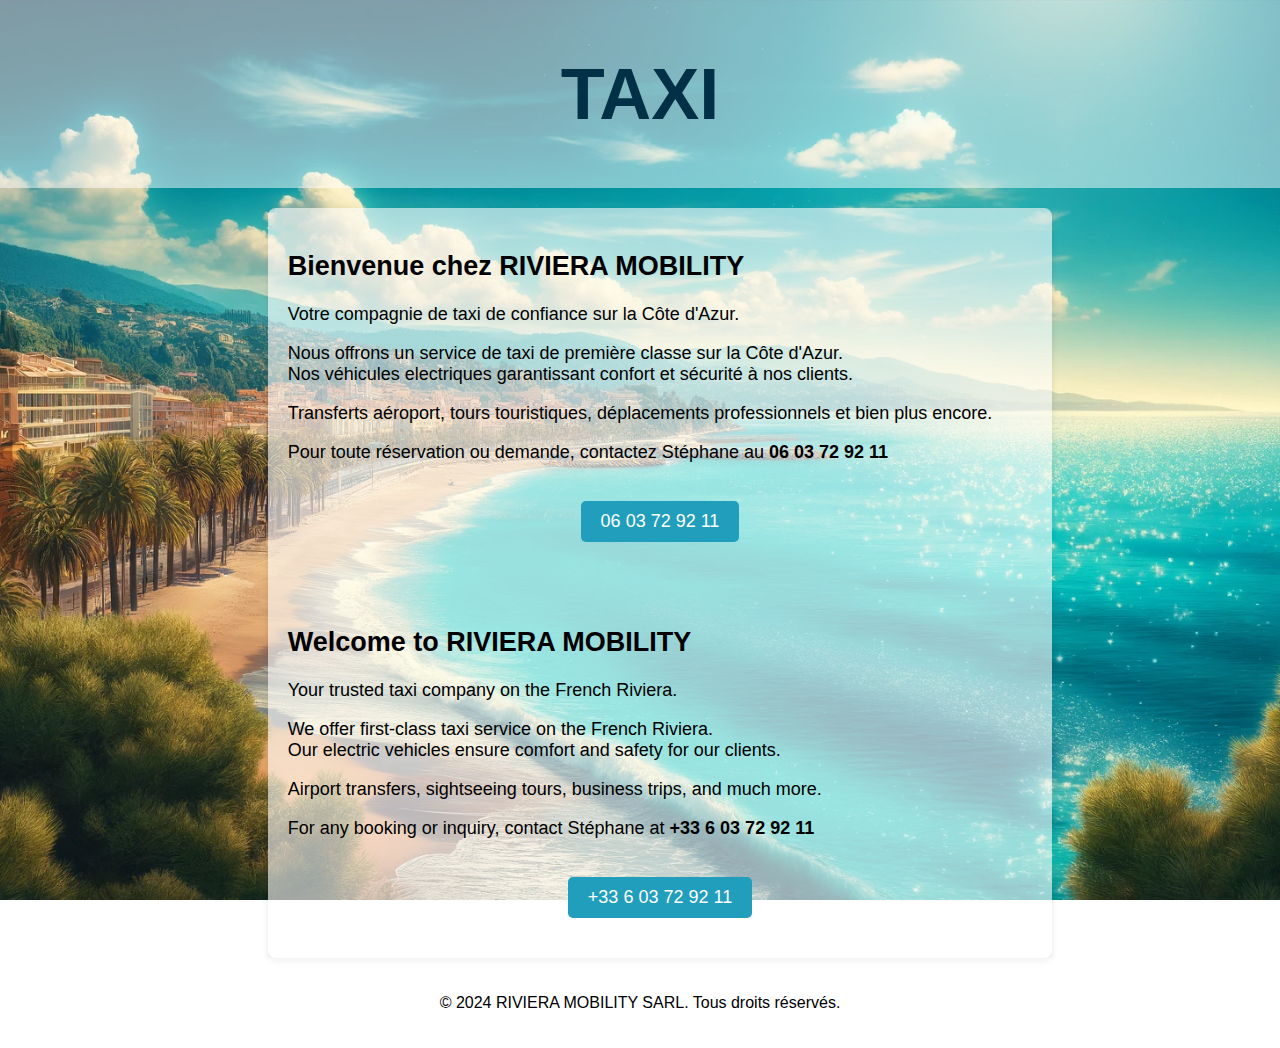
==== index.html @ 40154b04 "first commit" ====
<!DOCTYPE html>
<html lang="fr">
<head>
    <meta charset="UTF-8">
    <meta name="viewport" content="width=device-width, initial-scale=1.0">
    <title>RIVIERA MOBILITY - Taxi sur la Côte d'Azur</title>
    <meta name="description"
          content="Découvrez RIVIERA MOBILITY, votre service de taxi de luxe sur la Côte d'Azur. Réservation simple pour l'aéroport, transferts privés et tours touristiques à Nice, Monaco et Antibes.">
    <meta name="keywords"
          content="Taxi Côte d'Azur, Service de taxi Riviera, Réservation taxi Nice, Taxi aéroport Côte d'Azur, Taxi luxe Monaco, Transfert aéroport Riviera, Taxi rapide Antibes, Chauffeur privé Côte d'Azur, Taxi touristique Côte d'Azur, Transport privé Riviera">
    <link rel="stylesheet" href="styles.css">
</head>
<body>
<header>
    <h1>TAXI</h1>
</header>
<main>
    <div class="spacer"></div>
    <div class="content-box">
        <section id="about">
            <h2>Bienvenue chez RIVIERA MOBILITY</h2>
            <p>Votre compagnie de taxi de confiance sur la Côte d'Azur.</p>
            <p>Nous offrons un service de taxi de première classe sur la Côte d'Azur.
                <br/> Nos véhicules electriques garantissant confort et sécurité à nos clients.</p>
            <p>Transferts aéroport, tours touristiques, déplacements professionnels et bien plus encore.</p>
            <p class="highlight">Pour toute réservation ou demande, contactez Stéphane au <strong>06 03 72 92
                11</strong></p>
            <div class="button-container">
                <a href="tel:+33603729211" class="call-button">06 03 72 92 11</a>
            </div>
            <br/>
            <br/>
            <h2>Welcome to RIVIERA MOBILITY</h2>
            <p>Your trusted taxi company on the French Riviera.</p>
            <p>We offer first-class taxi service on the French Riviera.
                <br/> Our electric vehicles ensure comfort and safety for our clients.</p>
            <p>Airport transfers, sightseeing tours, business trips, and much more.</p>
            <p class="highlight">For any booking or inquiry, contact Stéphane at <strong>+33 6 03 72 92 11</strong></p>
            <div class="button-container">
                <a href="tel:+33603729211" class="call-button">+33 6 03 72 92 11</a>
            </div>
        </section>

    </div>
</main>
<footer>
    <p>&copy; 2024 RIVIERA MOBILITY SARL. Tous droits réservés.</p>
</footer>
</body>
</html>
---- styles.css ----
/* styles.css */
html, body {
    height: 100%; /* Assure que les éléments html et body aient une hauteur complète */
    margin: 0; /* Supprime les marges par défaut */
    padding: 0; /* Supprime le padding par défaut */
    display: flex; /* Utilise flexbox */
    flex-direction: column; /* Les éléments s'alignent verticalement */
    font-family: Arial, sans-serif;
}

body {
    min-height: 100vh; /* Hauteur minimale du corps à la hauteur du viewport */
    background-image: url('images/background.webp'); /* Ajoute ton image de fond ici */
    background-size: cover; /* Assure que l'image de fond couvre tout l'écran */
    background-position: center; /* Centre l'image de fond */
    background-attachment: fixed; /* Fixe l'image de fond lors du défilement */
    display: flex; /* Ajout de flex pour permettre le centrage vertical */
    justify-content: flex-start; /* Commence le contenu en haut du body */
    align-items: center; /* Centre horizontalement le contenu dans le body */
}

header {
    width: 100%; /* Largeur complète */
    text-align: center; /* Texte centré */
    padding: 5px 0; /* Padding vertical */
    background-color: rgba(255, 255, 255, 0.5); /* Couleur de fond avec transparence */
    font-size: 36px;
    color: #023047;
}

.spacer {
    padding: 10px;
}

.content-wrapper {
    width: 100%; /* Permet à la wrapper de prendre toute la largeur */
    display: flex; /* Utilise flexbox à l'intérieur du wrapper */
    justify-content: center; /* Centre le contenu horizontalement dans le wrapper */
    align-items: center; /* Centre le contenu verticalement dans le wrapper */
    flex-direction: column; /* Alignement vertical des éléments à l'intérieur du wrapper */
    flex: 1; /* Permet au wrapper de grandir pour occuper tout l'espace disponible */
    margin-top: 50px; /* Ajoute un espace entre le header et la content-box */
}

footer {
    width: 100%; /* Largeur complète */
    text-align: center; /* Texte centré */
    padding: 20px 0; /* Padding vertical */
    background-color: rgba(255, 255, 255, 0.5); /* Couleur de fond avec transparence */
    margin-top: auto; /* Pousse le footer vers le bas */
}

.content-box {
    width: 100%; /* Contrôle de la largeur de la boîte de contenu */
    max-width: 960px; /* Largeur maximale */
    background-color: rgba(255, 255, 255, 0.6); /* Fond légèrement transparent */
    border-radius: 8px; /* Bordures arrondies */
    box-shadow: 0 4px 6px rgba(0, 0, 0, 0.1); /* Ombre portée */
    font-size: 18px; /* Taille de police plus grande pour une meilleure lisibilité */
    padding: 20px; /* Ajout de padding interne pour le contenu */
}


.button-container {
    text-align: center; /* Centers the button horizontally */
    padding: 20px; /* Adds some spacing around the button */
}

.call-button {
    display: inline-block;
    padding: 10px 20px;
    background-color: #219EBC;
    color: white;
    text-decoration: none;
    border-radius: 5px;
    text-align: center;
}

.call-button:hover {
    background-color: #023047;
    cursor: pointer;
}
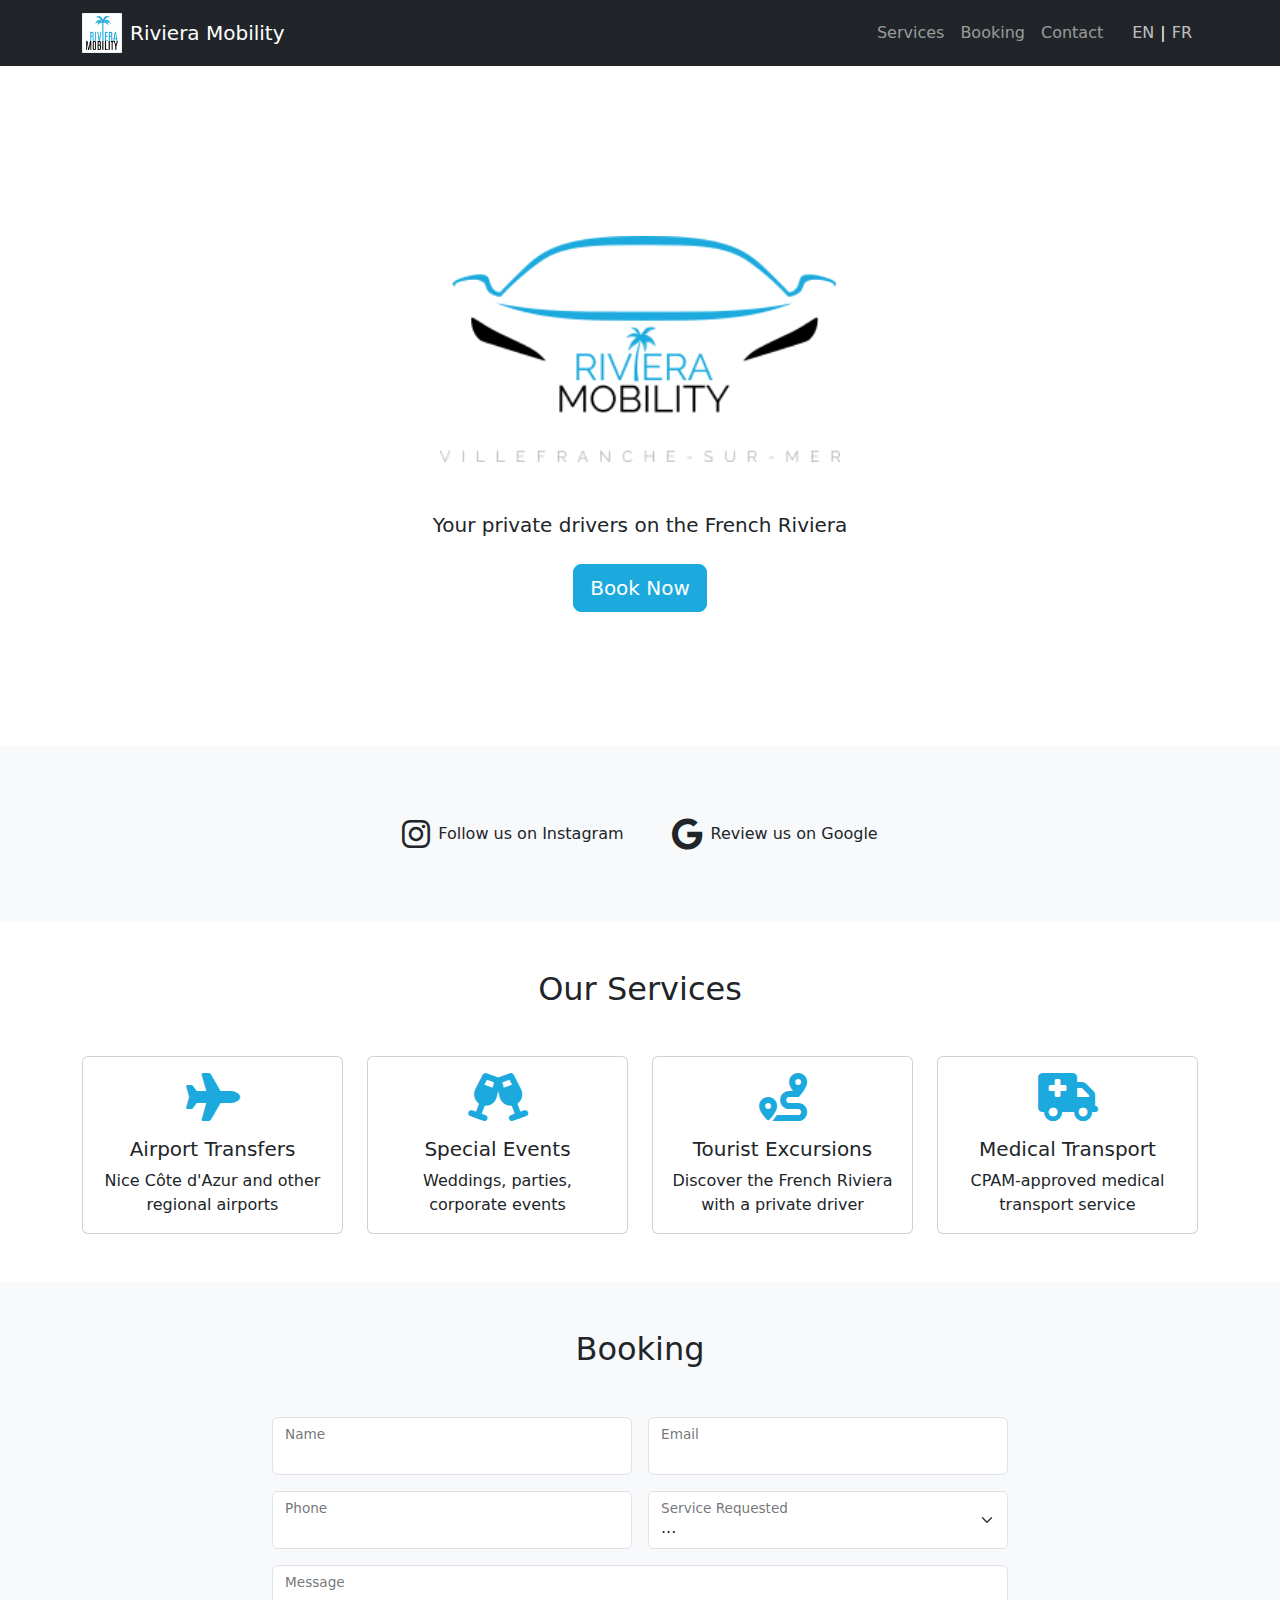
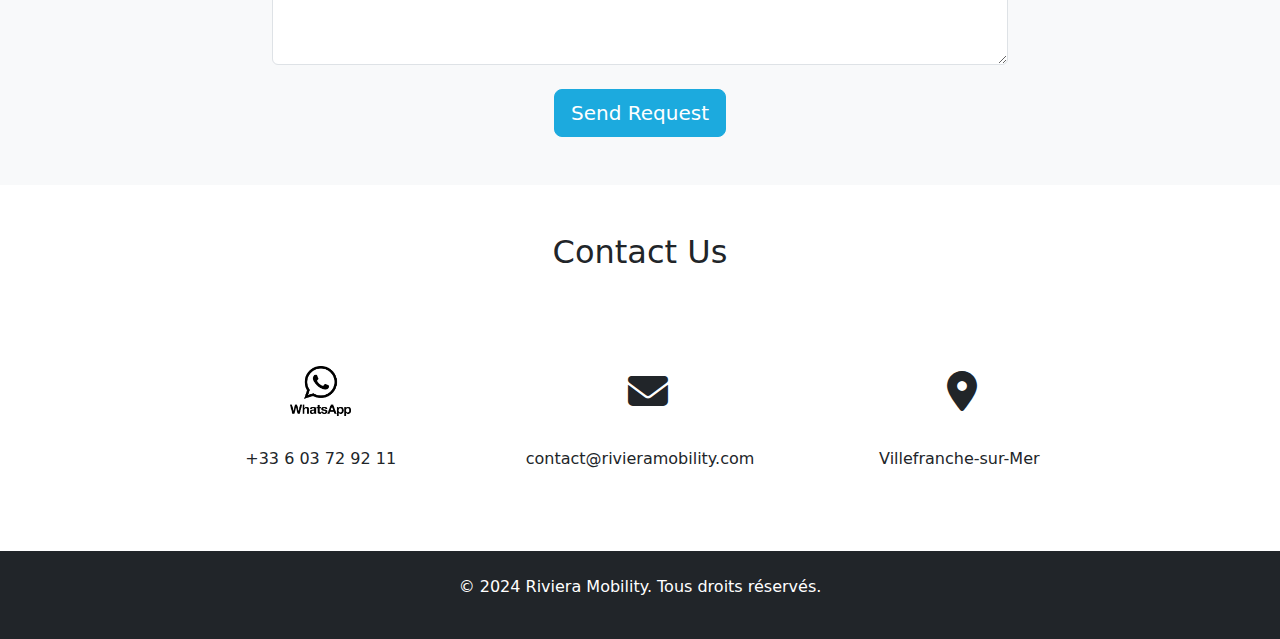
==== commit 4ca84773: "updated-site" ====
--- a/index.html
+++ b/index.html
@@ -1,50 +1,384 @@
 <!DOCTYPE html>
-<html lang="fr">
+<html lang="en">
+
 <head>
-    <meta charset="UTF-8">
-    <meta name="viewport" content="width=device-width, initial-scale=1.0">
-    <title>RIVIERA MOBILITY - Taxi sur la Côte d'Azur</title>
-    <meta name="description"
-          content="Découvrez RIVIERA MOBILITY, votre service de taxi de luxe sur la Côte d'Azur. Réservation simple pour l'aéroport, transferts privés et tours touristiques à Nice, Monaco et Antibes.">
-    <meta name="keywords"
-          content="Taxi Côte d'Azur, Service de taxi Riviera, Réservation taxi Nice, Taxi aéroport Côte d'Azur, Taxi luxe Monaco, Transfert aéroport Riviera, Taxi rapide Antibes, Chauffeur privé Côte d'Azur, Taxi touristique Côte d'Azur, Transport privé Riviera">
-    <link rel="stylesheet" href="styles.css">
+  <meta charset="UTF-8" />
+  <meta name="viewport" content="width=device-width, initial-scale=1.0" />
+  <title>Riviera Mobility - Taxi Conventionné à Villefranche-sur-Mer</title>
+  <link href="https://cdn.jsdelivr.net/npm/bootstrap@5.3.3/dist/css/bootstrap.min.css" rel="stylesheet" />
+  <link rel="stylesheet" href="https://cdnjs.cloudflare.com/ajax/libs/font-awesome/6.5.1/css/all.min.css" />
+  <link rel="stylesheet" href="assets/css/styles.css" />
 </head>
+
 <body>
-<header>
-    <h1>TAXI</h1>
-</header>
-<main>
-    <div class="spacer"></div>
-    <div class="content-box">
-        <section id="about">
-            <h2>Bienvenue chez RIVIERA MOBILITY</h2>
-            <p>Votre compagnie de taxi de confiance sur la Côte d'Azur.</p>
-            <p>Nous offrons un service de taxi de première classe sur la Côte d'Azur.
-                <br/> Nos véhicules electriques garantissant confort et sécurité à nos clients.</p>
-            <p>Transferts aéroport, tours touristiques, déplacements professionnels et bien plus encore.</p>
-            <p class="highlight">Pour toute réservation ou demande, contactez Stéphane au <strong>06 03 72 92
-                11</strong></p>
-            <div class="button-container">
-                <a href="tel:+33603729211" class="call-button">06 03 72 92 11</a>
-            </div>
-            <br/>
-            <br/>
-            <h2>Welcome to RIVIERA MOBILITY</h2>
-            <p>Your trusted taxi company on the French Riviera.</p>
-            <p>We offer first-class taxi service on the French Riviera.
-                <br/> Our electric vehicles ensure comfort and safety for our clients.</p>
-            <p>Airport transfers, sightseeing tours, business trips, and much more.</p>
-            <p class="highlight">For any booking or inquiry, contact Stéphane at <strong>+33 6 03 72 92 11</strong></p>
-            <div class="button-container">
-                <a href="tel:+33603729211" class="call-button">+33 6 03 72 92 11</a>
-            </div>
-        </section>
-
-    </div>
-</main>
-<footer>
-    <p>&copy; 2024 RIVIERA MOBILITY SARL. Tous droits réservés.</p>
-</footer>
+  <div class="lang-switch">
+    <a href="#" onclick="setLanguage('en')" class="btn btn-link text-white" id="en-switch">EN</a>
+    <span class="text-white">|</span>
+    <a href="#" onclick="setLanguage('fr')" class="btn btn-link text-white" id="fr-switch">FR</a>
+  </div>
+
+  <!-- Navbar -->
+  <nav class="navbar navbar-expand-lg navbar-dark bg-dark fixed-top">
+    <div class="container">
+      <a class="navbar-brand d-flex align-items-center" href="#">
+        <img src="assets/img/rm-logo2.png" alt="Riviera Mobility" class="navbar-logo me-2" />
+        <span>Riviera Mobility</span>
+      </a>
+      <button class="navbar-toggler" type="button" data-bs-toggle="collapse" data-bs-target="#navbarNav">
+        <span class="navbar-toggler-icon"></span>
+      </button>
+      <div class="collapse navbar-collapse" id="navbarNav">
+        <ul class="navbar-nav ms-auto">
+          <li class="nav-item">
+            <a class="nav-link" href="#services">
+              <span class="en-content">Services</span>
+              <span class="fr-content">Services</span></a>
+          </li>
+          <li class="nav-item">
+            <a class="nav-link" href="#booking">
+              <span class="en-content">Booking</span>
+              <span class="fr-content">Réservation</span></a>
+          </li>
+          <li class="nav-item">
+            <a class="nav-link" href="#contact">
+              <span class="en-content">Contact</span>
+              <span class="fr-content">Contact</span></a>
+          </li>
+          <li class="nav-item lang-switch">
+            <a href="#" onclick="setLanguage('en')" class="btn btn-link text-white" id="en-switch">EN</a>
+            <span class="text-white">|</span>
+            <a href="#" onclick="setLanguage('fr')" class="btn btn-link text-white" id="fr-switch">FR</a>
+          </li>
+        </ul>
+      </div>
+    </div>
+  </nav>
+
+  <!-- Hero Section -->
+  <header class="hero d-flex align-items-center">
+    <div class="container text-center">
+      <img src="assets/img/rm-logo-card.png" alt="Riviera Mobility" class="hero-logo mb-4" />
+
+      <h1 class="display-4 mb-4">
+        <span class="hide-content">Riviera Mobility</span>
+        <span class="hide-content">Riviera Mobility</span>
+      </h1>
+      <p class="lead mb-4">
+        <span class="en-content">Your private drivers on the French Riviera</span>
+        <span class="fr-content">Vos chauffeurs privés sur la Côte d'Azur</span>
+      </p>
+      <a href="#booking" class="btn btn-primary btn-lg">
+        <span class="en-content">Book Now</span>
+        <span class="fr-content">Réserver Maintenant</span>
+      </a>
+    </div>
+  </header>
+
+  <!-- Social Links Section -->
+  <section class="py-5 bg-light">
+    <div class="container text-center">
+      <div class="social-links d-flex justify-content-center align-items-center gap-5 py-4">
+        <a href="https://www.instagram.com/rivieramobility" target="_blank" class="text-dark d-flex align-items-center">
+          <i class="fab fa-instagram fa-2x me-2"></i>
+          <span>
+            <span class="en-content">Follow us on Instagram</span>
+            <span class="fr-content">Suivez-nous sur Instagram</span>
+          </span>
+        </a>
+        <a href="https://g.page/rivieramobility" target="_blank" class="text-dark d-flex align-items-center">
+          <i class="fab fa-google fa-2x me-2"></i>
+          <span>
+            <span class="en-content">Review us on Google</span>
+            <span class="fr-content">Évaluez-nous sur Google</span>
+          </span>
+        </a>
+      </div>
+    </div>
+  </section>
+
+  <!-- Services Section -->
+  <section id="services" class="py-5">
+    <div class="container">
+      <h2 class="text-center mb-5">
+        <span class="en-content">Our Services</span>
+        <span class="fr-content">Nos Services</span>
+      </h2>
+      <div class="row g-4">
+        <div class="col-md-3">
+          <div class="card service-card h-100" data-service="airport">
+            <div class="card-body text-center">
+              <i class="fas fa-plane fa-3x mb-3 text-primary"></i>
+              <h5 class="card-title">
+                <span class="en-content">Airport Transfers</span>
+                <span class="fr-content">Transferts Aéroport</span>
+              </h5>
+              <p class="card-text">
+                <span class="en-content">Nice Côte d'Azur and other regional airports</span>
+                <span class="fr-content">Nice Côte d'Azur et autres aéroports de la région</span>
+              </p>
+            </div>
+          </div>
+        </div>
+        <div class="col-md-3">
+          <div class="card service-card h-100" data-service="events">
+            <div class="card-body text-center">
+              <i class="fas fa-glass-cheers fa-3x mb-3 text-primary"></i>
+              <h5 class="card-title">
+                <span class="en-content">Special Events</span>
+                <span class="fr-content">Événements Spéciaux</span>
+              </h5>
+              <p class="card-text">
+                <span class="en-content">Weddings, parties, corporate events</span>
+                <span class="fr-content">Mariages, soirées, événements d'entreprise</span>
+              </p>
+            </div>
+          </div>
+        </div>
+        <div class="col-md-3">
+          <div class="card service-card h-100" data-service="excursions">
+            <div class="card-body text-center">
+              <i class="fas fa-route fa-3x mb-3 text-primary"></i>
+              <h5 class="card-title">
+                <span class="en-content">Tourist Excursions</span>
+                <span class="fr-content">Excursions Touristiques</span>
+              </h5>
+              <p class="card-text">
+                <span class="en-content">Discover the French Riviera with a private driver</span>
+                <span class="fr-content">Découvrez la Côte d'Azur avec un chauffeur privé</span>
+              </p>
+            </div>
+          </div>
+        </div>
+        <div class="col-md-3">
+          <div class="card service-card h-100" data-service="medical">
+            <div class="card-body text-center">
+              <i class="fas fa-ambulance fa-3x mb-3 text-primary"></i>
+              <h5 class="card-title">
+                <span class="en-content">Medical Transport</span>
+                <span class="fr-content">Transport Médical</span>
+              </h5>
+              <p class="card-text">
+                <span class="en-content">CPAM-approved medical transport service</span>
+                <span class="fr-content">Transport médical conventionné CPAM</span>
+              </p>
+            </div>
+          </div>
+        </div>
+      </div>
+    </div>
+  </section>
+
+  <!-- Booking Section -->
+  <section id="booking" class="py-5 bg-light">
+    <div class="container">
+      <h2 class="text-center mb-5">
+        <span class="en-content">Booking</span>
+        <span class="fr-content">Réservation</span>
+      </h2>
+      <div class="row justify-content-center">
+        <div class="col-md-8">
+          <form action="mailto:booking@rivieramobility.com" method="post" enctype="text/plain"
+            onsubmit="return formatEmail(this);">
+            <div class="row g-3">
+              <!-- Name Field -->
+              <div class="col-md-6">
+                <div class="form-floating">
+                  <input type="text" name="name" class="form-control" id="nameInput" required />
+                  <label for="nameInput">
+                    <span class="en-content">Name</span>
+                    <span class="fr-content">Nom</span>
+                  </label>
+                </div>
+              </div>
+
+              <!-- Email Field -->
+              <div class="col-md-6">
+                <div class="form-floating">
+                  <input type="email" name="email" class="form-control" id="emailInput" />
+                  <label for="emailInput">
+                    <span class="en-content">Email</span>
+                    <span class="fr-content">Email</span>
+                  </label>
+                </div>
+              </div>
+
+              <!-- WhatsApp Field -->
+              <div class="col-md-6">
+                <div class="form-floating">
+                  <div class="input-group">
+                    <div class="form-floating flex-grow-1">
+                      <input type="tel" name="whatsapp" class="form-control" id="whatsappInput" />
+                      <label for="whatsappInput">
+                        <span class="en-content">Phone</span>
+                        <span class="fr-content">Téléphone</span>
+                      </label>
+                    </div>
+                  </div>
+                </div>
+              </div>
+
+              <!-- Service Selection -->
+              <div class="col-md-6">
+                <div class="form-floating">
+                  <select name="service" class="form-select" id="serviceSelect" required>
+                    <option value="" selected disabled></option>
+                    <option value="airport">
+                      <span class="en-content">Airport Transfer</span>
+                      <span class="fr-content">Transfert Aéroport</span>
+                    </option>
+                    <option value="events">
+                      <span class="en-content">Special Events</span>
+                      <span class="fr-content">Événements Spéciaux</span>
+                    </option>
+                    <option value="excursions">
+                      <span class="en-content">Tourist Excursions</span>
+                      <span class="fr-content">Excursions Touristiques</span>
+                    </option>
+                    <option value="medical">
+                      <span class="en-content">Medical Transport</span>
+                      <span class="fr-content">Transport Médical</span>
+                    </option>
+                  </select>
+                  <label for="serviceSelect">
+                    <span class="en-content">Service Requested</span>
+                    <span class="fr-content">Service Demandé</span>
+                  </label>
+                </div>
+              </div>
+
+              <!-- Message Field -->
+              <div class="col-12">
+                <div class="form-floating">
+                  <textarea name="message" class="form-control" id="messageInput" style="height: 100px"
+                    required></textarea>
+                  <label for="messageInput">
+                    <span class="en-content">Message</span>
+                    <span class="fr-content">Message</span>
+                  </label>
+                </div>
+              </div>
+
+              <!-- Submit Button -->
+              <div class="col-12 text-center mt-4">
+                <button type="submit" class="btn btn-primary btn-lg">
+                  <span class="en-content">Send Request</span>
+                  <span class="fr-content">Envoyer la Demande</span>
+                </button>
+              </div>
+            </div>
+          </form>
+        </div>
+      </div>
+    </div>
+  </section>
+
+  <!-- Contact Section -->
+  <section id="contact" class="py-5">
+    <div class="container">
+      <div class="row justify-content-center">
+        <div class="col-12 text-center">
+          <h2 class="mb-5">
+            <span class="en-content">Contact Us</span>
+            <span class="fr-content">Contactez-nous</span>
+          </h2>
+
+          <div class="contact-info d-flex justify-content-center gap-5 flex-wrap">
+            <!-- WhatsApp -->
+            <a href="https://wa.me/33603729211" class="contact-card text-center" target="_blank">
+              <div class="icon-wrapper mb-3">
+                <img src="assets/img/whatsapp.png" alt="WhatsApp" class="contact-icon" />
+              </div>
+              <span>+33 6 03 72 92 11</span>
+            </a>
+
+            <!-- Email -->
+            <a href="mailto:contact@rivieramobility.com" class="contact-card text-center">
+              <div class="icon-wrapper mb-3">
+                <i class="fas fa-envelope"></i>
+              </div>
+              <span>contact@rivieramobility.com</span>
+            </a>
+
+            <!-- Address -->
+            <a href="https://maps.app.goo.gl/ZtZyrScvmr358aDs5" target="_blank" class="contact-card text-center">
+              <div class="icon-wrapper mb-3">
+                <i class="fas fa-map-marker-alt"></i>
+              </div>
+              <span>Villefranche-sur-Mer</span>
+            </a>
+          </div>
+        </div>
+      </div>
+    </div>
+  </section>
+
+  <!-- Footer -->
+  <footer class="bg-dark text-white py-4">
+    <div class="container text-center">
+      <p>&copy; 2024 Riviera Mobility. Tous droits réservés.</p>
+    </div>
+  </footer>
+
+  <script>
+
+    function setLanguage(lang) {
+      document.documentElement.lang = lang;
+      updateServiceOptions();
+    }
+
+    function formatEmail(form) {
+      const formData = new FormData(form);
+      const subject = document.documentElement.lang === 'fr' ? 'Nouvelle Demande de Réservation' : 'New Booking Request';
+      const body = Array.from(formData.entries())
+        .map(([key, value]) => `${key}: ${value}`)
+        .join('\n');
+
+      window.location.href = `mailto:booking@rivieramobility.com?subject=${encodeURIComponent(subject)}&body=${encodeURIComponent(body)}`;
+      return false;
+    }
+
+    // Update the service select options when language changes
+    function updateServiceOptions() {
+      const lang = document.documentElement.lang;
+      const select = document.getElementById('serviceSelect');
+      const options = {
+        airport: { en: 'Airport Transfer', fr: 'Transfert Aéroport' },
+        events: { en: 'Special Events', fr: 'Événements Spéciaux' },
+        excursions: { en: 'Tourist Excursions', fr: 'Excursions Touristiques' },
+        medical: { en: 'Medical Transport', fr: 'Transport Médical' }
+      };
+
+      select.options[0].text = lang === 'fr' ? '...' : '...';
+
+      Object.entries(options).forEach(([value, texts], index) => {
+        select.options[index + 1].text = texts[lang];
+      });
+    }
+
+    document.addEventListener('DOMContentLoaded', function () {
+      const urlParams = new URLSearchParams(window.location.search);
+      const service = urlParams.get('service');
+
+      if (service) {
+        document.getElementById('services').scrollIntoView({ behavior: 'smooth' });
+
+        const serviceCards = document.querySelectorAll('.service-card');
+        serviceCards.forEach(card => {
+          if (card.dataset.service === service) {
+            card.classList.add('highlighted');
+            setTimeout(() => card.classList.remove('highlighted'), 2000);
+          }
+        });
+      }
+      setLanguage('en');
+      updateServiceOptions();
+    });
+  </script>
+
+
+
+  <!-- Bootstrap Bundle with Popper -->
+  <script src="https://cdn.jsdelivr.net/npm/bootstrap@5.3.3/dist/js/bootstrap.bundle.min.js"></script>
 </body>
-</html>
+
+</html>--- a/assets/css/styles.css
+++ b/assets/css/styles.css
@@ -0,0 +1,222 @@
+:root {
+  --rm-blue: #1CAADE;
+}
+
+.btn-primary {
+  background-color: var(--rm-blue);
+  border-color: var(--rm-blue);
+}
+
+.btn-primary:hover {
+  background-color: #1899c7;
+  border-color: #1899c7;
+}
+
+.text-primary {
+  color: var(--rm-blue) !important;
+}
+
+.bg-primary {
+  background-color: var(--rm-blue) !important;
+}
+
+/* Update any other elements using the blue color */
+.service-card i {
+  color: var(--rm-blue);
+}
+
+a {
+  color: var(--rm-blue);
+}
+
+a:hover {
+  color: #1899c7;
+}
+
+.form-control:focus {
+  border-color: var(--rm-blue);
+  box-shadow: 0 0 0 0.25rem rgba(28, 170, 222, 0.25);
+}
+
+.hero {
+  background-color: white;
+  height: 80vh;
+  padding-top: 76px;
+  /* Adjust based on your navbar height */
+}
+
+.hero-logo {
+  max-width: 400px;
+  width: 100%;
+  height: auto;
+}
+
+@media (max-width: 768px) {
+  .hero-logo {
+    max-width: 300px;
+  }
+}
+
+.service-card {
+  transition: all 0.3s ease;
+}
+
+.service-card.highlighted {
+  transform: scale(1.05);
+  box-shadow: 0 0 20px rgba(28, 170, 222, 0.5);
+}
+
+.lang-switch {
+  display: flex;
+  align-items: center;
+  margin-left: 15px;
+}
+
+.lang-switch .btn-link {
+  text-decoration: none;
+  padding: 0 5px;
+  opacity: 0.7;
+}
+
+.lang-switch .btn-link:hover {
+  text-decoration: underline;
+}
+
+.lang-switch .btn-link.active {
+  opacity: 1;
+  font-weight: bold;
+  pointer-events: none;
+}
+
+.en-content {
+  display: none;
+}
+
+.fr-content {
+  display: none;
+}
+
+/* When the lang attribute is set to 'en', show the English content */
+html[lang="en"] .en-content {
+  display: inline;
+}
+
+html[lang="en"] .fr-content {
+  display: none;
+}
+
+
+/* When the lang attribute is set to 'fr', show the French content */
+html[lang="fr"] .en-content {
+  display: none;
+}
+
+html[lang="fr"] .fr-content {
+  display: inline;
+}
+
+.hide-content {
+  display: none;
+}
+
+.social-links a {
+  color: inherit;
+  text-decoration: none;
+  transition: transform 0.3s ease;
+}
+
+.social-links a:hover {
+  transform: translateY(-2px);
+}
+
+.navbar-logo {
+  height: 40px;
+  width: auto;
+}
+
+@media (max-width: 768px) {
+  .navbar-logo {
+    height: 30px;
+  }
+}
+
+.whatsapp-icon {
+  height: 24px;
+  width: auto;
+}
+
+.contact-icon {
+  height: 24px;
+  width: auto;
+}
+
+.contact-link {
+  color: inherit;
+  text-decoration: none;
+  transition: opacity 0.3s ease;
+  white-space: nowrap;
+}
+
+.contact-link:hover {
+  opacity: 0.7;
+  color: inherit;
+}
+
+.contact-info i {
+  width: 24px;
+  text-align: center;
+}
+
+.input-group .form-floating {
+  flex-grow: 1;
+}
+
+.input-group-text {
+  background-color: #25D366;
+  /* WhatsApp brand color */
+  border-color: #25D366;
+}
+
+@media (max-width: 768px) {
+  .contact-info {
+    flex-direction: column;
+    gap: 1rem !important;
+  }
+}
+
+.contact-card {
+  color: inherit;
+  text-decoration: none;
+  transition: transform 0.3s ease;
+  padding: 2rem;
+  min-width: 250px;
+}
+
+.contact-card:hover {
+  transform: translateY(-5px);
+  color: inherit;
+}
+
+.icon-wrapper {
+  font-size: 2.5rem;
+  height: 80px;
+  display: flex;
+  align-items: center;
+  justify-content: center;
+}
+
+.contact-icon {
+  height: 50px;
+  width: auto;
+}
+
+@media (max-width: 768px) {
+  .contact-info {
+    gap: 2rem !important;
+  }
+
+  .contact-card {
+    padding: 1rem;
+  }
+
+}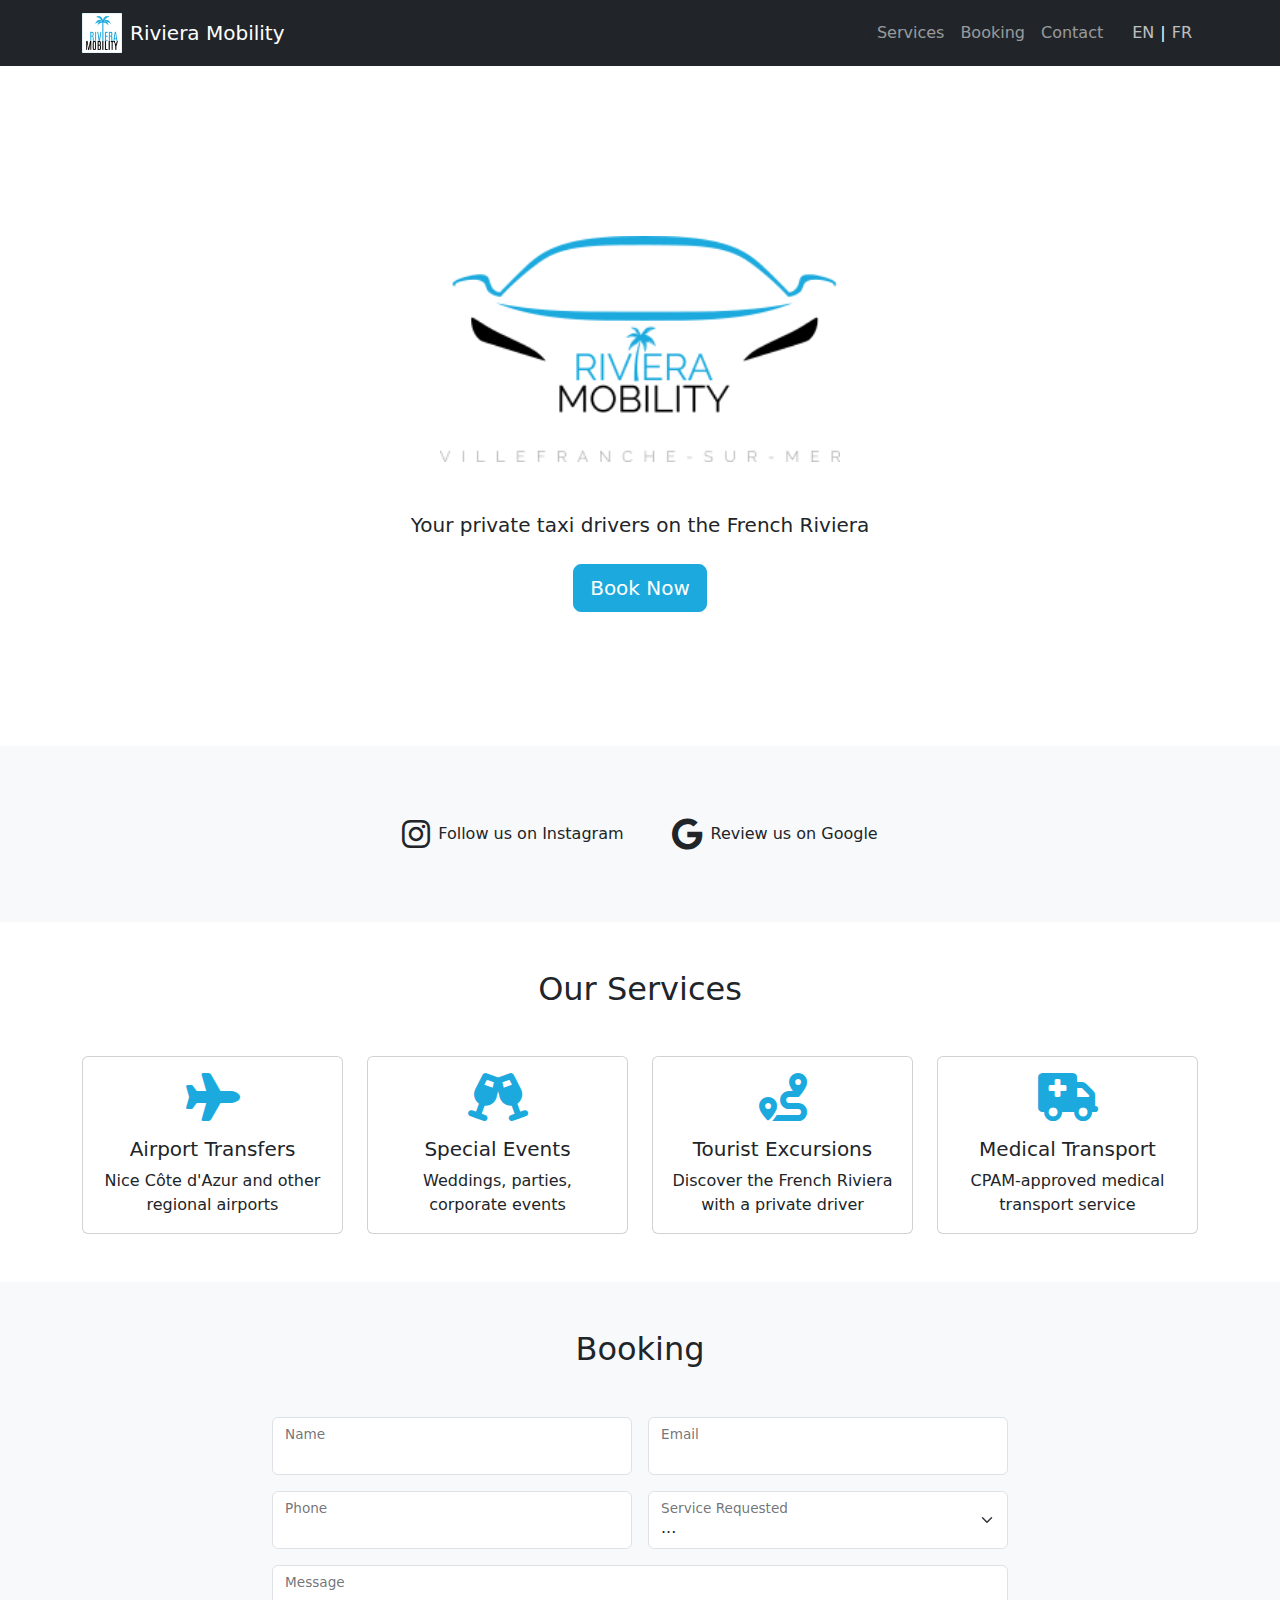
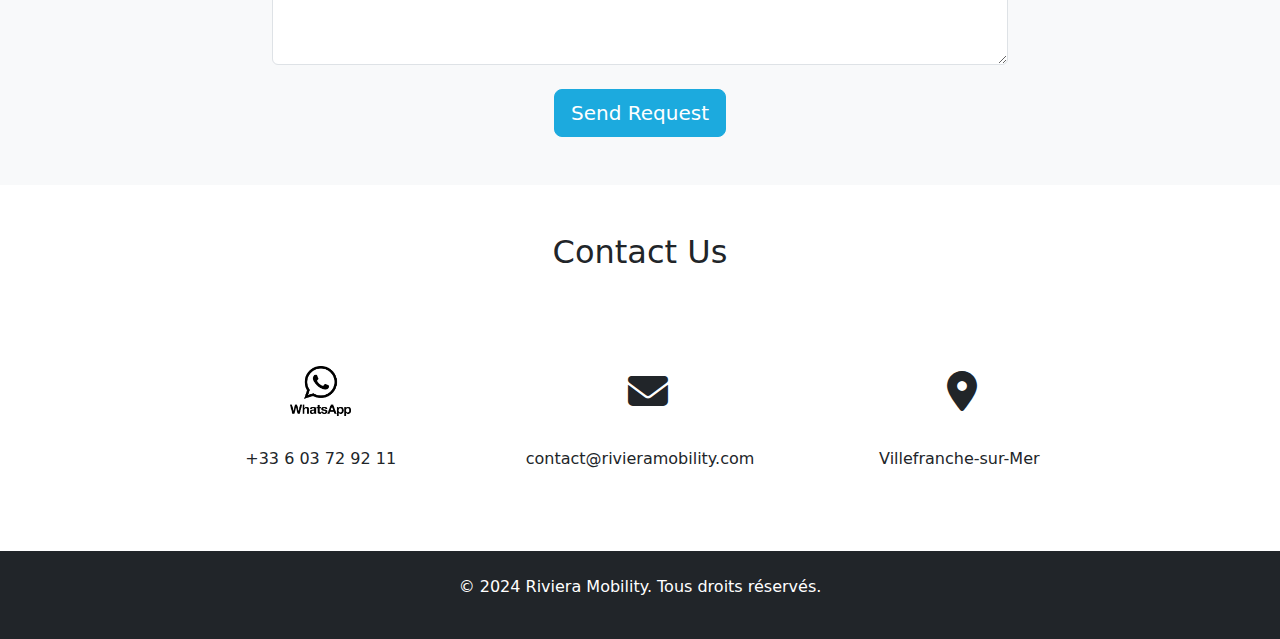
==== commit 7922d420: "move scripts to js folder" ====
--- a/index.html
+++ b/index.html
@@ -37,7 +37,7 @@
           <li class="nav-item">
             <a class="nav-link" href="#booking">
               <span class="en-content">Booking</span>
-              <span class="fr-content">Réservation</span></a>
+              <span class="fr-content">Réservations</span></a>
           </li>
           <li class="nav-item">
             <a class="nav-link" href="#contact">
@@ -64,8 +64,8 @@
         <span class="hide-content">Riviera Mobility</span>
       </h1>
       <p class="lead mb-4">
-        <span class="en-content">Your private drivers on the French Riviera</span>
-        <span class="fr-content">Vos chauffeurs privés sur la Côte d'Azur</span>
+        <span class="en-content">Your private taxi drivers on the French Riviera</span>
+        <span class="fr-content">Vos chauffeurs taxi privés sur la Côte d'Azur</span>
       </p>
       <a href="#booking" class="btn btn-primary btn-lg">
         <span class="en-content">Book Now</span>
@@ -78,7 +78,7 @@
   <section class="py-5 bg-light">
     <div class="container text-center">
       <div class="social-links d-flex justify-content-center align-items-center gap-5 py-4">
-        <a href="https://www.instagram.com/rivieramobility" target="_blank" class="text-dark d-flex align-items-center">
+        <a href="https://www.instagram.com/riviera_mobility_taxi" target="_blank" class="text-dark d-flex align-items-center">
           <i class="fab fa-instagram fa-2x me-2"></i>
           <span>
             <span class="en-content">Follow us on Instagram</span>
@@ -173,7 +173,7 @@
     <div class="container">
       <h2 class="text-center mb-5">
         <span class="en-content">Booking</span>
-        <span class="fr-content">Réservation</span>
+        <span class="fr-content">Réservations</span>
       </h2>
       <div class="row justify-content-center">
         <div class="col-md-8">
@@ -319,65 +319,7 @@
     </div>
   </footer>
 
-  <script>
-
-    function setLanguage(lang) {
-      document.documentElement.lang = lang;
-      updateServiceOptions();
-    }
-
-    function formatEmail(form) {
-      const formData = new FormData(form);
-      const subject = document.documentElement.lang === 'fr' ? 'Nouvelle Demande de Réservation' : 'New Booking Request';
-      const body = Array.from(formData.entries())
-        .map(([key, value]) => `${key}: ${value}`)
-        .join('\n');
-
-      window.location.href = `mailto:booking@rivieramobility.com?subject=${encodeURIComponent(subject)}&body=${encodeURIComponent(body)}`;
-      return false;
-    }
-
-    // Update the service select options when language changes
-    function updateServiceOptions() {
-      const lang = document.documentElement.lang;
-      const select = document.getElementById('serviceSelect');
-      const options = {
-        airport: { en: 'Airport Transfer', fr: 'Transfert Aéroport' },
-        events: { en: 'Special Events', fr: 'Événements Spéciaux' },
-        excursions: { en: 'Tourist Excursions', fr: 'Excursions Touristiques' },
-        medical: { en: 'Medical Transport', fr: 'Transport Médical' }
-      };
-
-      select.options[0].text = lang === 'fr' ? '...' : '...';
-
-      Object.entries(options).forEach(([value, texts], index) => {
-        select.options[index + 1].text = texts[lang];
-      });
-    }
-
-    document.addEventListener('DOMContentLoaded', function () {
-      const urlParams = new URLSearchParams(window.location.search);
-      const service = urlParams.get('service');
-
-      if (service) {
-        document.getElementById('services').scrollIntoView({ behavior: 'smooth' });
-
-        const serviceCards = document.querySelectorAll('.service-card');
-        serviceCards.forEach(card => {
-          if (card.dataset.service === service) {
-            card.classList.add('highlighted');
-            setTimeout(() => card.classList.remove('highlighted'), 2000);
-          }
-        });
-      }
-      setLanguage('en');
-      updateServiceOptions();
-    });
-  </script>
-
-
-
-  <!-- Bootstrap Bundle with Popper -->
+  <script src="js/scripts.js"></script>
   <script src="https://cdn.jsdelivr.net/npm/bootstrap@5.3.3/dist/js/bootstrap.bundle.min.js"></script>
 </body>
 
